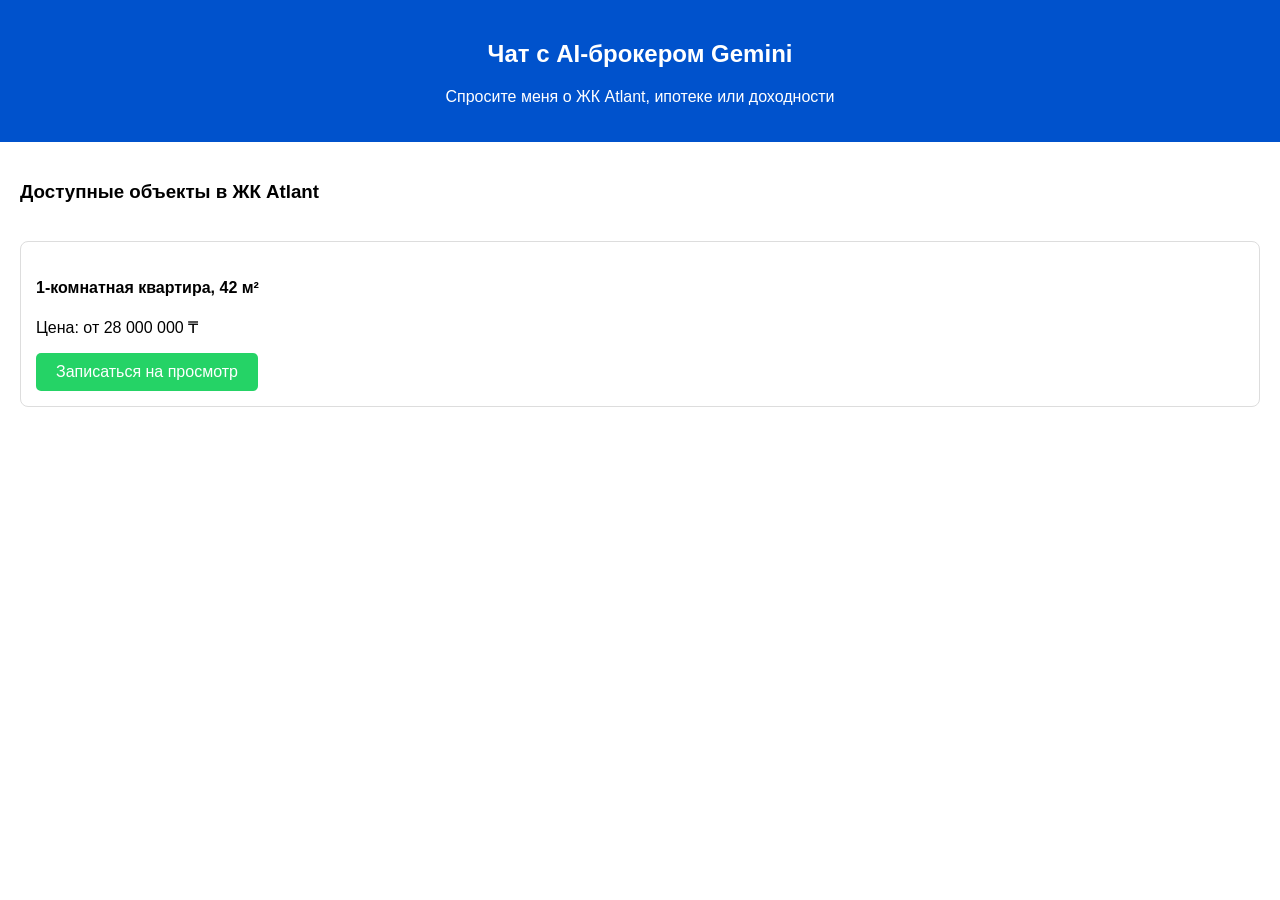
==== public/index.html @ b184c2e4 "First commit" ====
<!DOCTYPE html>
<html lang="ru">
<head>
    <meta charset="UTF-8">
    <meta name="viewport" content="width=device-width, initial-scale=1.0">
    <title>AGI Home - Atlant</title>
    <style>
        body { font-family: Arial, sans-serif; margin: 0; padding: 0; }
        .ai-chat-header { background: #0052cc; color: white; padding: 20px; text-align: center; position: sticky; top: 0; }
        .objects-list { padding: 20px; display: grid; gap: 20px; }
        .card { border: 1px solid #ddd; border-radius: 8px; padding: 15px; }
        .cta-button { background: #25D366; color: white; padding: 10px 20px; text-decoration: none; border-radius: 5px; display: inline-block; }
    </style>
</head>
<body>

<div class="ai-chat-header">
    <h2>Чат с AI-брокером Gemini</h2>
    <p>Спросите меня о ЖК Atlant, ипотеке или доходности</p>
    </div>

<div class="objects-list">
    <h3>Доступные объекты в ЖК Atlant</h3>
    <div class="card">
        <h4>1-комнатная квартира, 42 м²</h4>
        <p>Цена: от 28 000 000 ₸</p>
        <a href="https://wa.me/7XXXXXXXXXX?text=Меня%20интересует%201-комнатная%20в%20Atlant" class="cta-button">Записаться на просмотр</a>
    </div>
    </div>

</body>
</html>
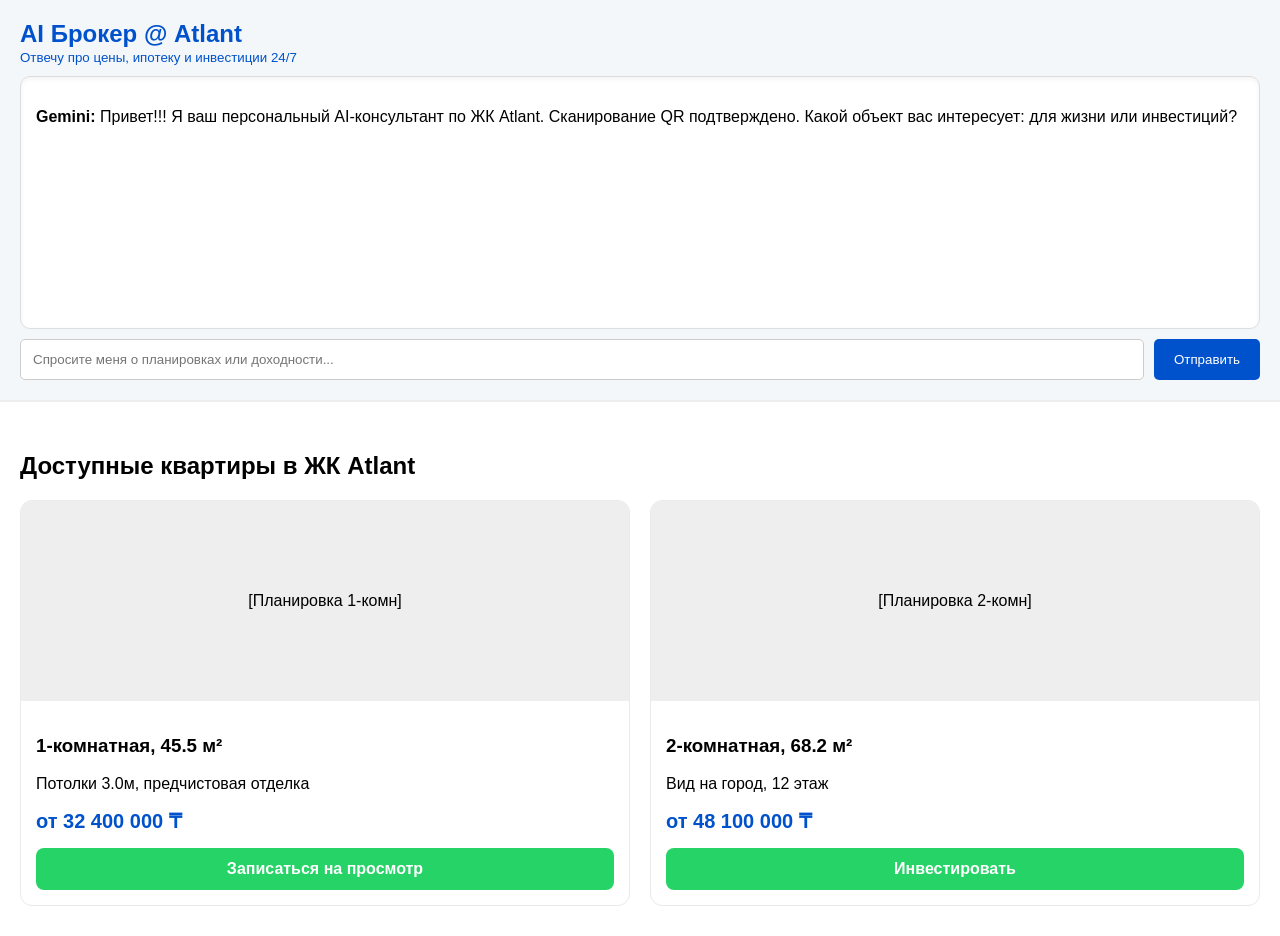
==== commit 22bcfba0: "Тест автоматики" ====
--- a/public/index.html
+++ b/public/index.html
@@ -3,29 +3,74 @@
 <head>
     <meta charset="UTF-8">
     <meta name="viewport" content="width=device-width, initial-scale=1.0">
-    <title>AGI Home - Atlant</title>
+    <title>AGI Home | ЖК Atlant - Консультация AI</title>
     <style>
-        body { font-family: Arial, sans-serif; margin: 0; padding: 0; }
-        .ai-chat-header { background: #0052cc; color: white; padding: 20px; text-align: center; position: sticky; top: 0; }
-        .objects-list { padding: 20px; display: grid; gap: 20px; }
-        .card { border: 1px solid #ddd; border-radius: 8px; padding: 15px; }
-        .cta-button { background: #25D366; color: white; padding: 10px 20px; text-decoration: none; border-radius: 5px; display: inline-block; }
+        :root { --bi-blue: #0052cc; --wa-green: #25D366; }
+        body { font-family: 'Segoe UI', Tahoma, Geneva, Verdana, sans-serif; margin: 0; display: flex; flex-direction: column; min-height: 100vh; }
+        
+        /* Секция AI Чата */
+        .ai-container { background: #f4f7f9; border-bottom: 2px solid #eee; padding: 20px; position: sticky; top: 0; z-index: 100; height: 40vh; display: flex; flex-direction: column; }
+        .chat-header { color: var(--bi-blue); margin-bottom: 10px; }
+        .chat-box { flex-grow: 1; background: white; border-radius: 10px; padding: 15px; box-shadow: inset 0 2px 5px rgba(0,0,0,0.05); overflow-y: auto; border: 1px solid #ddd; }
+        .input-area { margin-top: 10px; display: flex; gap: 10px; }
+        input { flex-grow: 1; padding: 12px; border: 1px solid #ccc; border-radius: 5px; }
+        button { background: var(--bi-blue); color: white; border: none; padding: 10px 20px; border-radius: 5px; cursor: pointer; }
+
+        /* Секция объектов */
+        .catalog-container { padding: 30px 20px; background: white; }
+        .grid { display: grid; grid-template-columns: repeat(auto-fit, minmax(300px, 1fr)); gap: 20px; }
+        .card { border: 1px solid #eaeaea; border-radius: 12px; overflow: hidden; transition: 0.3s; }
+        .card:hover { box-shadow: 0 10px 20px rgba(0,0,0,0.1); }
+        .card-content { padding: 15px; }
+        .price { font-size: 1.25rem; color: var(--bi-blue); font-weight: bold; }
+        
+        /* WhatsApp ссылка */
+        .wa-link { display: flex; align-items: center; justify-content: center; background: var(--wa-green); color: white; text-decoration: none; padding: 12px; border-radius: 8px; font-weight: bold; margin-top: 15px; }
     </style>
 </head>
 <body>
 
-<div class="ai-chat-header">
-    <h2>Чат с AI-брокером Gemini</h2>
-    <p>Спросите меня о ЖК Atlant, ипотеке или доходности</p>
+    <div class="ai-container">
+        <div class="chat-header">
+            <h2 style="margin:0;">AI Брокер @ Atlant</h2>
+            <small>Отвечу про цены, ипотеку и инвестиции 24/7</small>
+        </div>
+        <div class="chat-box" id="chatBox">
+            <p><strong>Gemini:</strong> Привет!!! Я ваш персональный AI-консультант по ЖК Atlant. Сканирование QR подтверждено. Какой объект вас интересует: для жизни или инвестиций?</p>
+        </div>
+        <div class="input-area">
+            <input type="text" placeholder="Спросите меня о планировках или доходности...">
+            <button>Отправить</button>
+        </div>
     </div>
 
-<div class="objects-list">
-    <h3>Доступные объекты в ЖК Atlant</h3>
-    <div class="card">
-        <h4>1-комнатная квартира, 42 м²</h4>
-        <p>Цена: от 28 000 000 ₸</p>
-        <a href="https://wa.me/7XXXXXXXXXX?text=Меня%20интересует%201-комнатная%20в%20Atlant" class="cta-button">Записаться на просмотр</a>
-    </div>
+    <div class="catalog-container">
+        <h2>Доступные квартиры в ЖК Atlant</h2>
+        <div class="grid">
+            <div class="card">
+                <div style="background:#eee; height:200px; display:flex; align-items:center; justify-content:center;">[Планировка 1-комн]</div>
+                <div class="card-content">
+                    <h3>1-комнатная, 45.5 м²</h3>
+                    <p>Потолки 3.0м, предчистовая отделка</p>
+                    <div class="price">от 32 400 000 ₸</div>
+                    <a href="https://wa.me/77XXXXXXXXX?text=Здравствуйте!%20Я%20на%20объекте%20Atlant.%20Заинтересовала%201-комнатная%2045.5м2.%20Нужна%20консультация." class="wa-link">
+                        Записаться на просмотр
+                    </a>
+                </div>
+            </div>
+
+            <div class="card">
+                <div style="background:#eee; height:200px; display:flex; align-items:center; justify-content:center;">[Планировка 2-комн]</div>
+                <div class="card-content">
+                    <h3>2-комнатная, 68.2 м²</h3>
+                    <p>Вид на город, 12 этаж</p>
+                    <div class="price">от 48 100 000 ₸</div>
+                    <a href="https://wa.me/77XXXXXXXXX?text=Здравствуйте!%20Я%20в%20Atlant.%20Хочу%20узнать%20про%202-комнатную%2068м2%20для%20инвестиций." class="wa-link">
+                        Инвестировать
+                    </a>
+                </div>
+            </div>
+        </div>
     </div>
 
 </body>
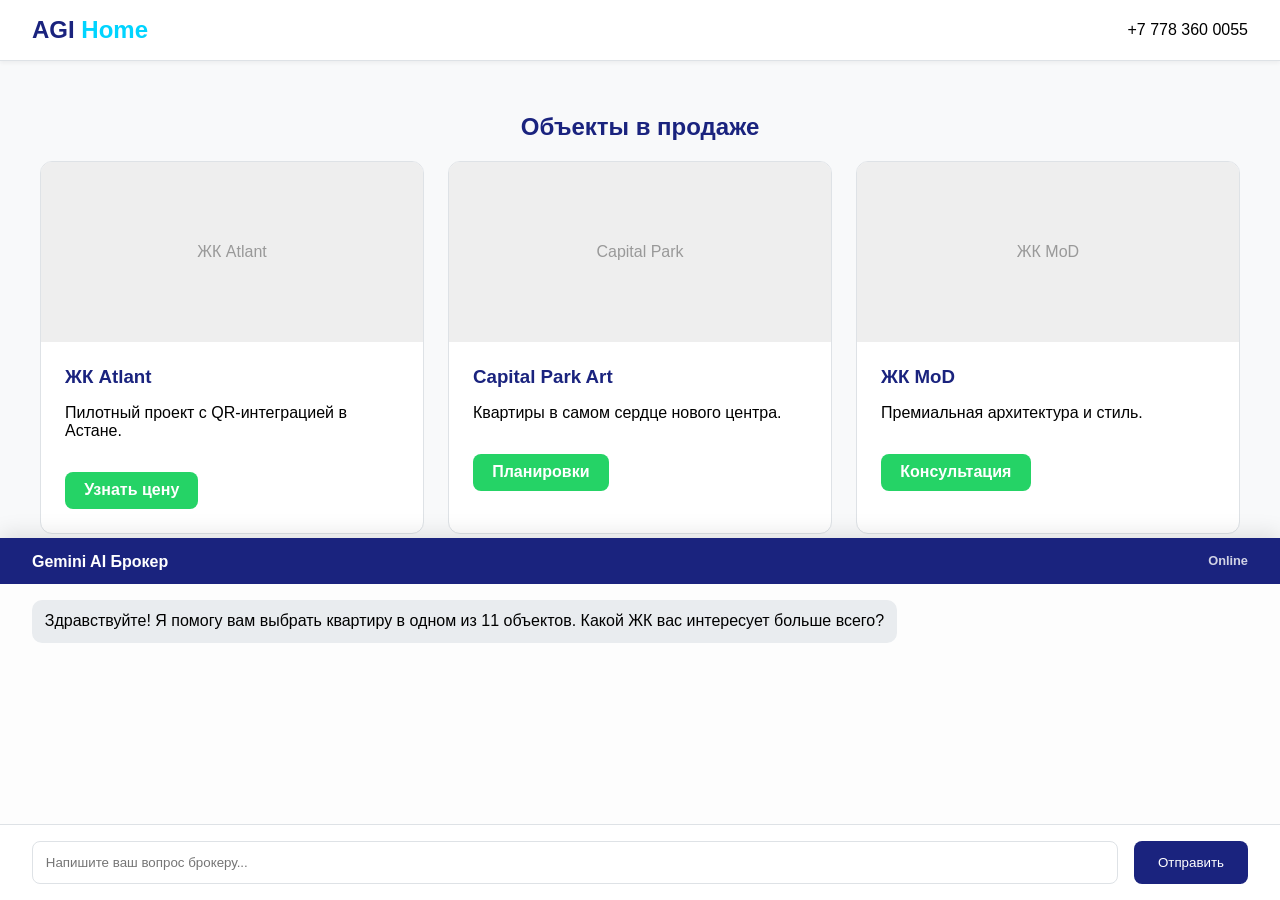
==== commit 6440ee55: "UI Update: Professional sticky chat and object grid" ====
--- a/public/index.html
+++ b/public/index.html
@@ -3,75 +3,222 @@
 <head>
     <meta charset="UTF-8">
     <meta name="viewport" content="width=device-width, initial-scale=1.0">
-    <title>AGI Home | ЖК Atlant - Консультация AI</title>
+    <title>AGI Home Asia | AI Broker</title>
     <style>
-        :root { --bi-blue: #0052cc; --wa-green: #25D366; }
-        body { font-family: 'Segoe UI', Tahoma, Geneva, Verdana, sans-serif; margin: 0; display: flex; flex-direction: column; min-height: 100vh; }
-        
-        /* Секция AI Чата */
-        .ai-container { background: #f4f7f9; border-bottom: 2px solid #eee; padding: 20px; position: sticky; top: 0; z-index: 100; height: 40vh; display: flex; flex-direction: column; }
-        .chat-header { color: var(--bi-blue); margin-bottom: 10px; }
-        .chat-box { flex-grow: 1; background: white; border-radius: 10px; padding: 15px; box-shadow: inset 0 2px 5px rgba(0,0,0,0.05); overflow-y: auto; border: 1px solid #ddd; }
-        .input-area { margin-top: 10px; display: flex; gap: 10px; }
-        input { flex-grow: 1; padding: 12px; border: 1px solid #ccc; border-radius: 5px; }
-        button { background: var(--bi-blue); color: white; border: none; padding: 10px 20px; border-radius: 5px; cursor: pointer; }
-
-        /* Секция объектов */
-        .catalog-container { padding: 30px 20px; background: white; }
-        .grid { display: grid; grid-template-columns: repeat(auto-fit, minmax(300px, 1fr)); gap: 20px; }
-        .card { border: 1px solid #eaeaea; border-radius: 12px; overflow: hidden; transition: 0.3s; }
-        .card:hover { box-shadow: 0 10px 20px rgba(0,0,0,0.1); }
-        .card-content { padding: 15px; }
-        .price { font-size: 1.25rem; color: var(--bi-blue); font-weight: bold; }
-        
-        /* WhatsApp ссылка */
-        .wa-link { display: flex; align-items: center; justify-content: center; background: var(--wa-green); color: white; text-decoration: none; padding: 12px; border-radius: 8px; font-weight: bold; margin-top: 15px; }
+        :root {
+            --bi-blue: #1a237e;
+            --wa-green: #25d366;
+            --light-gray: #f8f9fa;
+            --border: #dee2e6;
+        }
+
+        body {
+            font-family: 'Segoe UI', Roboto, sans-serif;
+            margin: 0;
+            background-color: var(--light-gray);
+            display: flex;
+            flex-direction: column;
+            height: 100vh;
+        }
+
+        /* Шапка */
+        header {
+            background: white;
+            padding: 1rem 2rem;
+            border-bottom: 1px solid var(--border);
+            display: flex;
+            justify-content: space-between;
+            align-items: center;
+            box-shadow: 0 2px 4px rgba(0,0,0,0.05);
+        }
+
+        .logo { font-size: 1.5rem; font-weight: bold; color: var(--bi-blue); }
+        .logo span { color: #00d4ff; }
+
+        /* Контентная область */
+        main {
+            flex: 1;
+            overflow-y: auto;
+            padding: 2rem;
+            padding-bottom: 45vh; /* Место под фиксированный чат */
+        }
+
+        .objects-grid {
+            display: grid;
+            grid-template-columns: repeat(auto-fit, minmax(300px, 1fr));
+            gap: 1.5rem;
+            max-width: 1200px;
+            margin: 0 auto;
+        }
+
+        .card {
+            background: white;
+            border-radius: 12px;
+            border: 1px solid var(--border);
+            overflow: hidden;
+            transition: transform 0.2s;
+        }
+
+        .card:hover { transform: translateY(-5px); }
+
+        .card-img { height: 180px; background: #eee; display: flex; align-items: center; justify-content: center; color: #999; }
+
+        .card-body { padding: 1.5rem; }
+        .card-body h3 { margin: 0 0 0.5rem 0; color: var(--bi-blue); }
+
+        .btn-wa {
+            display: inline-flex;
+            align-items: center;
+            background: var(--wa-green);
+            color: white;
+            padding: 0.6rem 1.2rem;
+            border-radius: 8px;
+            text-decoration: none;
+            font-weight: 600;
+            margin-top: 1rem;
+        }
+
+        /* Секция чата (Фиксированная снизу) */
+        .chat-section {
+            position: fixed;
+            bottom: 0;
+            left: 0;
+            right: 0;
+            height: 40vh;
+            background: white;
+            border-top: 2px solid var(--bi-blue);
+            display: flex;
+            flex-direction: column;
+            box-shadow: 0 -5px 20px rgba(0,0,0,0.1);
+        }
+
+        .chat-header {
+            background: var(--bi-blue);
+            color: white;
+            padding: 0.8rem 2rem;
+            font-weight: 600;
+            display: flex;
+            justify-content: space-between;
+        }
+
+        #chat-box {
+            flex: 1;
+            overflow-y: auto;
+            padding: 1rem 2rem;
+            background: #fdfdfd;
+        }
+
+        .msg { margin-bottom: 1rem; max-width: 80%; padding: 0.8rem; border-radius: 10px; }
+        .ai { background: #e9ecef; align-self: flex-start; }
+        .user { background: var(--bi-blue); color: white; margin-left: auto; }
+
+        .chat-input {
+            padding: 1rem 2rem;
+            display: flex;
+            gap: 1rem;
+            border-top: 1px solid var(--border);
+        }
+
+        input[type="text"] {
+            flex: 1;
+            padding: 0.8rem;
+            border: 1px solid var(--border);
+            border-radius: 8px;
+            outline: none;
+        }
+
+        button#send-btn {
+            background: var(--bi-blue);
+            color: white;
+            border: none;
+            padding: 0 1.5rem;
+            border-radius: 8px;
+            cursor: pointer;
+        }
     </style>
 </head>
 <body>
 
-    <div class="ai-container">
-        <div class="chat-header">
-            <h2 style="margin:0;">AI Брокер @ Atlant</h2>
-            <small>Отвечу про цены, ипотеку и инвестиции 24/7</small>
-        </div>
-        <div class="chat-box" id="chatBox">
-            <p><strong>Gemini:</strong> Привет!!! Я ваш персональный AI-консультант по ЖК Atlant. Сканирование QR подтверждено. Какой объект вас интересует: для жизни или инвестиций?</p>
-        </div>
-        <div class="input-area">
-            <input type="text" placeholder="Спросите меня о планировках или доходности...">
-            <button>Отправить</button>
-        </div>
-    </div>
-
-    <div class="catalog-container">
-        <h2>Доступные квартиры в ЖК Atlant</h2>
-        <div class="grid">
-            <div class="card">
-                <div style="background:#eee; height:200px; display:flex; align-items:center; justify-content:center;">[Планировка 1-комн]</div>
-                <div class="card-content">
-                    <h3>1-комнатная, 45.5 м²</h3>
-                    <p>Потолки 3.0м, предчистовая отделка</p>
-                    <div class="price">от 32 400 000 ₸</div>
-                    <a href="https://wa.me/77XXXXXXXXX?text=Здравствуйте!%20Я%20на%20объекте%20Atlant.%20Заинтересовала%201-комнатная%2045.5м2.%20Нужна%20консультация." class="wa-link">
-                        Записаться на просмотр
-                    </a>
-                </div>
-            </div>
-
-            <div class="card">
-                <div style="background:#eee; height:200px; display:flex; align-items:center; justify-content:center;">[Планировка 2-комн]</div>
-                <div class="card-content">
-                    <h3>2-комнатная, 68.2 м²</h3>
-                    <p>Вид на город, 12 этаж</p>
-                    <div class="price">от 48 100 000 ₸</div>
-                    <a href="https://wa.me/77XXXXXXXXX?text=Здравствуйте!%20Я%20в%20Atlant.%20Хочу%20узнать%20про%202-комнатную%2068м2%20для%20инвестиций." class="wa-link">
-                        Инвестировать
-                    </a>
-                </div>
+<header>
+    <div class="logo">AGI <span>Home</span></div>
+    <div>+7 778 360 0055</div>
+</header>
+
+<main>
+    <h2 style="text-align:center; color: var(--bi-blue);">Объекты в продаже</h2>
+    <div class="objects-grid">
+        <div class="card">
+            <div class="card-img">ЖК Atlant</div>
+            <div class="card-body">
+                <h3>ЖК Atlant</h3>
+                <p>Пилотный проект с QR-интеграцией в Астане.</p>
+                <a href="https://wa.me/77783600055?text=Интересует ЖК Атлант" class="btn-wa">Узнать цену</a>
             </div>
         </div>
-    </div>
+        <div class="card">
+            <div class="card-img">Capital Park</div>
+            <div class="card-body">
+                <h3>Capital Park Art</h3>
+                <p>Квартиры в самом сердце нового центра.</p>
+                <a href="https://wa.me/77783600055?text=Интересует Capital Park" class="btn-wa">Планировки</a>
+            </div>
+        </div>
+        <div class="card">
+            <div class="card-img">ЖК MoD</div>
+            <div class="card-body">
+                <h3>ЖК MoD</h3>
+                <p>Премиальная архитектура и стиль.</p>
+                <a href="https://wa.me/77783600055?text=Интересует ЖК MoD" class="btn-wa">Консультация</a>
+            </div>
+        </div>
+    </div>
+</main>
+
+<div class="chat-section">
+    <div class="chat-header">
+        <span>Gemini AI Брокер</span>
+        <span style="font-size: 0.8rem; opacity: 0.8;">Online</span>
+    </div>
+    <div id="chat-box" style="display: flex; flex-direction: column;">
+        <div class="msg ai">Здравствуйте! Я помогу вам выбрать квартиру в одном из 11 объектов. Какой ЖК вас интересует больше всего?</div>
+    </div>
+    <div class="chat-input">
+        <input type="text" id="user-input" placeholder="Напишите ваш вопрос брокеру...">
+        <button id="send-btn">Отправить</button>
+    </div>
+</div>
+
+<script>
+    const sendBtn = document.getElementById('send-btn');
+    const userInput = document.getElementById('user-input');
+    const chatBox = document.getElementById('chat-box');
+
+    function addMessage(text, type) {
+        const div = document.createElement('div');
+        div.className = `msg ${type}`;
+        div.innerText = text;
+        chatBox.appendChild(div);
+        chatBox.scrollTop = chatBox.scrollHeight;
+    }
+
+    sendBtn.onclick = () => {
+        const text = userInput.value.trim();
+        if (text) {
+            addMessage(text, 'user');
+            userInput.value = '';
+            
+            // Имитация ответа ИИ (здесь будет вызов твоего API)
+            setTimeout(() => {
+                addMessage("Отличный выбор! В этом ЖК сейчас доступны 1-комнатные и 2-комнатные квартиры. Хотите посмотреть планировки?", "ai");
+            }, 1000);
+        }
+    };
+
+    // Отправка по Enter
+    userInput.addEventListener('keypress', (e) => {
+        if (e.key === 'Enter') sendBtn.click();
+    });
+</script>
 
 </body>
 </html>
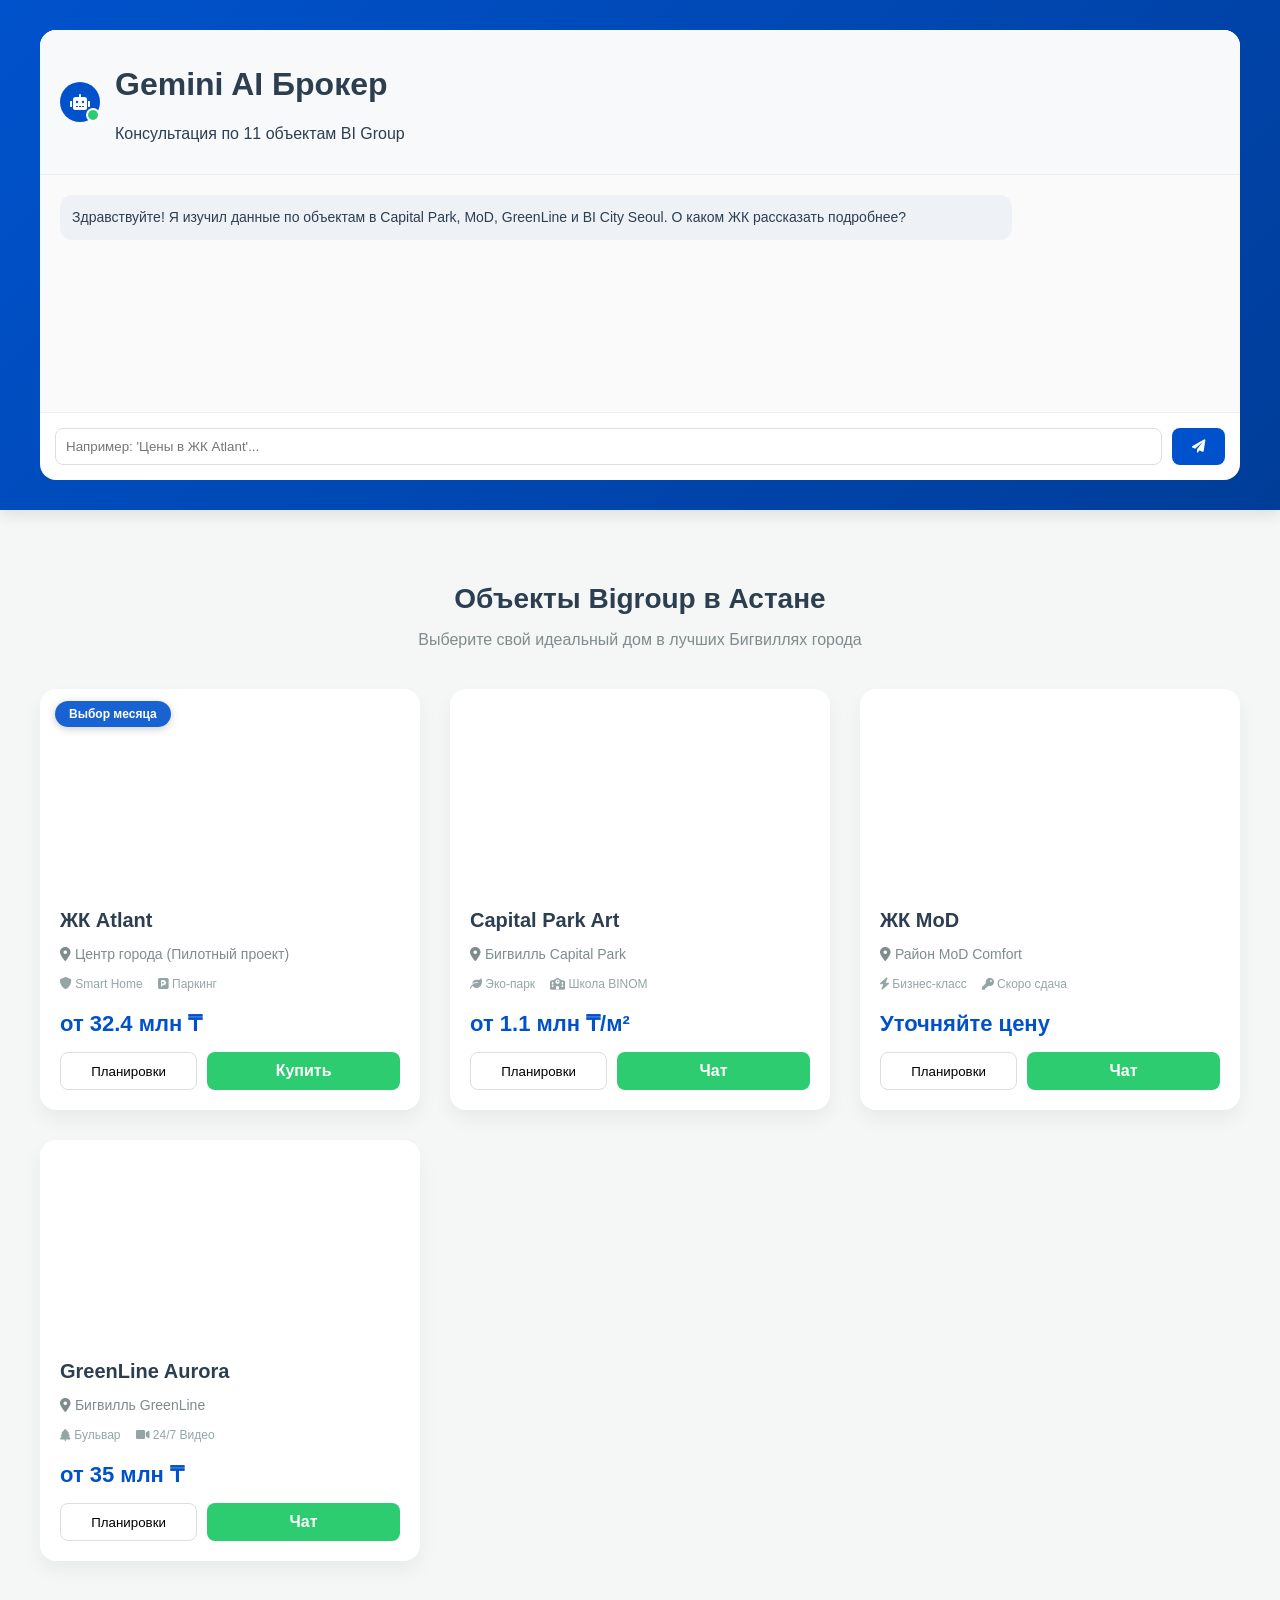
==== commit e872cc1f: "Restore original index.html and scripts" ====
--- a/public/index.html
+++ b/public/index.html
@@ -3,222 +3,131 @@
 <head>
     <meta charset="UTF-8">
     <meta name="viewport" content="width=device-width, initial-scale=1.0">
-    <title>AGI Home Asia | AI Broker</title>
-    <style>
-        :root {
-            --bi-blue: #1a237e;
-            --wa-green: #25d366;
-            --light-gray: #f8f9fa;
-            --border: #dee2e6;
-        }
-
-        body {
-            font-family: 'Segoe UI', Roboto, sans-serif;
-            margin: 0;
-            background-color: var(--light-gray);
-            display: flex;
-            flex-direction: column;
-            height: 100vh;
-        }
-
-        /* Шапка */
-        header {
-            background: white;
-            padding: 1rem 2rem;
-            border-bottom: 1px solid var(--border);
-            display: flex;
-            justify-content: space-between;
-            align-items: center;
-            box-shadow: 0 2px 4px rgba(0,0,0,0.05);
-        }
-
-        .logo { font-size: 1.5rem; font-weight: bold; color: var(--bi-blue); }
-        .logo span { color: #00d4ff; }
-
-        /* Контентная область */
-        main {
-            flex: 1;
-            overflow-y: auto;
-            padding: 2rem;
-            padding-bottom: 45vh; /* Место под фиксированный чат */
-        }
-
-        .objects-grid {
-            display: grid;
-            grid-template-columns: repeat(auto-fit, minmax(300px, 1fr));
-            gap: 1.5rem;
-            max-width: 1200px;
-            margin: 0 auto;
-        }
-
-        .card {
-            background: white;
-            border-radius: 12px;
-            border: 1px solid var(--border);
-            overflow: hidden;
-            transition: transform 0.2s;
-        }
-
-        .card:hover { transform: translateY(-5px); }
-
-        .card-img { height: 180px; background: #eee; display: flex; align-items: center; justify-content: center; color: #999; }
-
-        .card-body { padding: 1.5rem; }
-        .card-body h3 { margin: 0 0 0.5rem 0; color: var(--bi-blue); }
-
-        .btn-wa {
-            display: inline-flex;
-            align-items: center;
-            background: var(--wa-green);
-            color: white;
-            padding: 0.6rem 1.2rem;
-            border-radius: 8px;
-            text-decoration: none;
-            font-weight: 600;
-            margin-top: 1rem;
-        }
-
-        /* Секция чата (Фиксированная снизу) */
-        .chat-section {
-            position: fixed;
-            bottom: 0;
-            left: 0;
-            right: 0;
-            height: 40vh;
-            background: white;
-            border-top: 2px solid var(--bi-blue);
-            display: flex;
-            flex-direction: column;
-            box-shadow: 0 -5px 20px rgba(0,0,0,0.1);
-        }
-
-        .chat-header {
-            background: var(--bi-blue);
-            color: white;
-            padding: 0.8rem 2rem;
-            font-weight: 600;
-            display: flex;
-            justify-content: space-between;
-        }
-
-        #chat-box {
-            flex: 1;
-            overflow-y: auto;
-            padding: 1rem 2rem;
-            background: #fdfdfd;
-        }
-
-        .msg { margin-bottom: 1rem; max-width: 80%; padding: 0.8rem; border-radius: 10px; }
-        .ai { background: #e9ecef; align-self: flex-start; }
-        .user { background: var(--bi-blue); color: white; margin-left: auto; }
-
-        .chat-input {
-            padding: 1rem 2rem;
-            display: flex;
-            gap: 1rem;
-            border-top: 1px solid var(--border);
-        }
-
-        input[type="text"] {
-            flex: 1;
-            padding: 0.8rem;
-            border: 1px solid var(--border);
-            border-radius: 8px;
-            outline: none;
-        }
-
-        button#send-btn {
-            background: var(--bi-blue);
-            color: white;
-            border: none;
-            padding: 0 1.5rem;
-            border-radius: 8px;
-            cursor: pointer;
-        }
-    </style>
+    <title>AGI Home | Объекты Bigroup</title>
+    <link rel="stylesheet" href="style.css">
+    <link rel="stylesheet" href="https://cdnjs.cloudflare.com/ajax/libs/font-awesome/6.0.0/css/all.min.css">
 </head>
 <body>
 
-<header>
-    <div class="logo">AGI <span>Home</span></div>
-    <div>+7 778 360 0055</div>
-</header>
+    <header class="ai-header">
+        <div class="container">
+            <div class="chat-container">
+                <div class="chat-header">
+                    <div class="bot-avatar">
+                        <i class="fas fa-robot"></i>
+                        <span class="status-dot"></span>
+                    </div>
+                    <div class="bot-title">
+                        <h1>Gemini AI Брокер</h1>
+                        <p>Консультация по 11 объектам BI Group</p>
+                    </div>
+                </div>
+                
+                <div class="chat-window" id="chatBox">
+                    <div class="message ai">
+                        <div class="message-text">
+                            Здравствуйте! Я изучил данные по объектам в Capital Park, MoD, GreenLine и BI City Seoul. О каком ЖК рассказать подробнее?
+                        </div>
+                    </div>
+                </div>
 
-<main>
-    <h2 style="text-align:center; color: var(--bi-blue);">Объекты в продаже</h2>
-    <div class="objects-grid">
-        <div class="card">
-            <div class="card-img">ЖК Atlant</div>
-            <div class="card-body">
-                <h3>ЖК Atlant</h3>
-                <p>Пилотный проект с QR-интеграцией в Астане.</p>
-                <a href="https://wa.me/77783600055?text=Интересует ЖК Атлант" class="btn-wa">Узнать цену</a>
+                <div class="chat-input">
+                    <input type="text" id="userInput" placeholder="Например: 'Цены в ЖК Atlant'...">
+                    <button onclick="handleSend()"><i class="fas fa-paper-plane"></i></button>
+                </div>
             </div>
         </div>
-        <div class="card">
-            <div class="card-img">Capital Park</div>
-            <div class="card-body">
-                <h3>Capital Park Art</h3>
-                <p>Квартиры в самом сердце нового центра.</p>
-                <a href="https://wa.me/77783600055?text=Интересует Capital Park" class="btn-wa">Планировки</a>
+    </header>
+
+    <main class="catalog">
+        <div class="container">
+            <h2 class="section-title">Объекты Bigroup в Астане</h2>
+            <p class="section-subtitle">Выберите свой идеальный дом в лучших Бигвиллях города</p>
+
+            <div class="property-grid">
+                <div class="property-card">
+                    <div class="badge-container">
+                        <span class="badge selection">Выбор месяца</span>
+                    </div>
+                    <div class="card-image" style="background-image: url('img/atlant.jpg');"></div>
+                    <div class="card-content">
+                        <h3>ЖК Atlant</h3>
+                        <p class="location"><i class="fas fa-map-marker-alt"></i> Центр города (Пилотный проект)</p>
+                        <div class="features">
+                            <span><i class="fas fa-shield-alt"></i> Smart Home</span>
+                            <span><i class="fas fa-parking"></i> Паркинг</span>
+                        </div>
+                        <div class="card-footer">
+                            <div class="price">от 32.4 млн ₸</div>
+                            <div class="actions">
+                                <button class="btn-layout" onclick="openLayout('Atlant')">Планировки</button>
+                                <a href="https://wa.me/77783600055?text=Интересует%20ЖК%20Atlant" class="btn-buy">Купить</a>
+                            </div>
+                        </div>
+                    </div>
+                </div>
+
+                <div class="property-card">
+                    <div class="card-image" style="background-image: url('img/cp_art.jpg');"></div>
+                    <div class="card-content">
+                        <h3>Capital Park Art</h3>
+                        <p class="location"><i class="fas fa-map-marker-alt"></i> Бигвилль Capital Park</p>
+                        <div class="features">
+                            <span><i class="fas fa-leaf"></i> Эко-парк</span>
+                            <span><i class="fas fa-school"></i> Школа BINOM</span>
+                        </div>
+                        <div class="card-footer">
+                            <div class="price">от 1.1 млн ₸/м²</div>
+                            <div class="actions">
+                                <button class="btn-layout" onclick="openLayout('CP_Art')">Планировки</button>
+                                <a href="https://wa.me/77783600055?text=Интересует%20Capital%20Park" class="btn-chat">Чат</a>
+                            </div>
+                        </div>
+                    </div>
+                </div>
+
+                <div class="property-card">
+                    <div class="card-image" style="background-image: url('img/mod.jpg');"></div>
+                    <div class="card-content">
+                        <h3>ЖК MoD</h3>
+                        <p class="location"><i class="fas fa-map-marker-alt"></i> Район MoD Comfort</p>
+                        <div class="features">
+                            <span><i class="fas fa-bolt"></i> Бизнес-класс</span>
+                            <span><i class="fas fa-key"></i> Скоро сдача</span>
+                        </div>
+                        <div class="card-footer">
+                            <div class="price">Уточняйте цену</div>
+                            <div class="actions">
+                                <button class="btn-layout" onclick="openLayout('MoD')">Планировки</button>
+                                <a href="https://wa.me/77783600055?text=Интересует%20ЖК%20MoD" class="btn-chat">Чат</a>
+                            </div>
+                        </div>
+                    </div>
+                </div>
+
+                <div class="property-card">
+                    <div class="card-image" style="background-image: url('img/greenline.jpg');"></div>
+                    <div class="card-content">
+                        <h3>GreenLine Aurora</h3>
+                        <p class="location"><i class="fas fa-map-marker-alt"></i> Бигвилль GreenLine</p>
+                        <div class="features">
+                            <span><i class="fas fa-tree"></i> Бульвар</span>
+                            <span><i class="fas fa-video"></i> 24/7 Видео</span>
+                        </div>
+                        <div class="card-footer">
+                            <div class="price">от 35 млн ₸</div>
+                            <div class="actions">
+                                <button class="btn-layout" onclick="openLayout('GreenLine')">Планировки</button>
+                                <a href="https://wa.me/77783600055?text=Интересует%20GreenLine" class="btn-chat">Чат</a>
+                            </div>
+                        </div>
+                    </div>
+                </div>
+
             </div>
         </div>
-        <div class="card">
-            <div class="card-img">ЖК MoD</div>
-            <div class="card-body">
-                <h3>ЖК MoD</h3>
-                <p>Премиальная архитектура и стиль.</p>
-                <a href="https://wa.me/77783600055?text=Интересует ЖК MoD" class="btn-wa">Консультация</a>
-            </div>
-        </div>
-    </div>
-</main>
+    </main>
 
-<div class="chat-section">
-    <div class="chat-header">
-        <span>Gemini AI Брокер</span>
-        <span style="font-size: 0.8rem; opacity: 0.8;">Online</span>
-    </div>
-    <div id="chat-box" style="display: flex; flex-direction: column;">
-        <div class="msg ai">Здравствуйте! Я помогу вам выбрать квартиру в одном из 11 объектов. Какой ЖК вас интересует больше всего?</div>
-    </div>
-    <div class="chat-input">
-        <input type="text" id="user-input" placeholder="Напишите ваш вопрос брокеру...">
-        <button id="send-btn">Отправить</button>
-    </div>
-</div>
-
-<script>
-    const sendBtn = document.getElementById('send-btn');
-    const userInput = document.getElementById('user-input');
-    const chatBox = document.getElementById('chat-box');
-
-    function addMessage(text, type) {
-        const div = document.createElement('div');
-        div.className = `msg ${type}`;
-        div.innerText = text;
-        chatBox.appendChild(div);
-        chatBox.scrollTop = chatBox.scrollHeight;
-    }
-
-    sendBtn.onclick = () => {
-        const text = userInput.value.trim();
-        if (text) {
-            addMessage(text, 'user');
-            userInput.value = '';
-            
-            // Имитация ответа ИИ (здесь будет вызов твоего API)
-            setTimeout(() => {
-                addMessage("Отличный выбор! В этом ЖК сейчас доступны 1-комнатные и 2-комнатные квартиры. Хотите посмотреть планировки?", "ai");
-            }, 1000);
-        }
-    };
-
-    // Отправка по Enter
-    userInput.addEventListener('keypress', (e) => {
-        if (e.key === 'Enter') sendBtn.click();
-    });
-</script>
-
+    <script src="script.js"></script>
 </body>
 </html>
--- a/public/style.css
+++ b/public/style.css
@@ -0,0 +1,132 @@
+:root {
+    --primary-blue: #0052cc;
+    --wa-green: #2ecc71;
+    --bg-light: #f4f7f6;
+    --text-main: #2c3e50;
+    --white: #ffffff;
+}
+
+body {
+    font-family: 'Segoe UI', Roboto, sans-serif;
+    margin: 0;
+    background-color: var(--bg-light);
+    color: var(--text-main);
+}
+
+.container { max-width: 1200px; margin: 0 auto; padding: 0 20px; }
+
+/* AI HEADER & CHAT */
+.ai-header {
+    background: linear-gradient(135deg, var(--primary-blue), #003d99);
+    padding: 30px 0;
+    box-shadow: 0 4px 15px rgba(0,0,0,0.1);
+}
+
+.chat-container {
+    background: var(--white);
+    border-radius: 16px;
+    height: 450px;
+    display: flex;
+    flex-direction: column;
+    overflow: hidden;
+}
+
+.chat-header {
+    padding: 15px 20px;
+    background: #f8f9fa;
+    display: flex;
+    align-items: center;
+    border-bottom: 1px solid #eee;
+}
+
+.bot-avatar {
+    width: 40px; height: 40px;
+    background: var(--primary-blue);
+    border-radius: 50%;
+    color: white;
+    display: flex;
+    align-items: center;
+    justify-content: center;
+    position: relative;
+    margin-right: 15px;
+}
+
+.status-dot {
+    width: 10px; height: 10px;
+    background: #2ecc71;
+    border: 2px solid white;
+    border-radius: 50%;
+    position: absolute;
+    bottom: 0; right: 0;
+}
+
+.chat-window { flex: 1; padding: 20px; overflow-y: auto; background: #fafafa; }
+.message { margin-bottom: 15px; max-width: 80%; padding: 12px; border-radius: 12px; font-size: 14px; line-height: 1.5; }
+.message.ai { background: #eef2f7; align-self: flex-start; }
+.message.user { background: var(--primary-blue); color: white; margin-left: auto; }
+
+.chat-input { padding: 15px; display: flex; gap: 10px; border-top: 1px solid #eee; }
+.chat-input input { flex: 1; border: 1px solid #ddd; padding: 10px; border-radius: 8px; outline: none; }
+.chat-input button { background: var(--primary-blue); color: white; border: none; padding: 10px 20px; border-radius: 8px; cursor: pointer; }
+
+/* PROPERTY CATALOG */
+.catalog { padding: 50px 0; }
+.section-title { text-align: center; font-size: 28px; margin-bottom: 10px; }
+.section-subtitle { text-align: center; color: #7f8c8d; margin-bottom: 40px; }
+
+.property-grid {
+    display: grid;
+    grid-template-columns: repeat(auto-fit, minmax(320px, 1fr));
+    gap: 30px;
+}
+
+.property-card {
+    background: var(--white);
+    border-radius: 16px;
+    overflow: hidden;
+    position: relative;
+    box-shadow: 0 10px 20px rgba(0,0,0,0.05);
+    transition: transform 0.3s;
+}
+
+.property-card:hover { transform: translateY(-5px); }
+
+/* ИСПРАВЛЕННЫЙ БЕЙДЖ */
+.badge-container {
+    position: absolute;
+    top: 15px;
+    left: 15px;
+    z-index: 5;
+}
+
+.badge.selection {
+    background: rgba(0, 82, 204, 0.9);
+    color: white;
+    padding: 6px 14px;
+    border-radius: 20px;
+    font-size: 12px;
+    font-weight: bold;
+    box-shadow: 0 2px 8px rgba(0,0,0,0.2);
+}
+
+.card-image { height: 200px; background-size: cover; background-position: center; }
+
+.card-content { padding: 20px; }
+.card-content h3 { margin: 0 0 10px 0; font-size: 20px; }
+.location { font-size: 14px; color: #7f8c8d; margin-bottom: 15px; }
+.features { display: flex; gap: 15px; margin-bottom: 20px; font-size: 12px; color: #95a5a6; }
+
+.card-footer { display: flex; flex-direction: column; gap: 15px; }
+.price { font-size: 22px; font-weight: bold; color: var(--primary-blue); }
+
+.actions { display: flex; gap: 10px; }
+.btn-layout { flex: 1; padding: 10px; border: 1px solid #ddd; background: white; border-radius: 8px; cursor: pointer; }
+.btn-buy, .btn-chat { 
+    flex: 1.5; padding: 10px; background: var(--wa-green); color: white; 
+    text-decoration: none; text-align: center; border-radius: 8px; font-weight: bold; 
+}
+
+/* MODAL */
+.modal { display: none; position: fixed; top:0; left:0; width:100%; height:100%; background: rgba(0,0,0,0.8); z-index: 1000; }
+.modal-body { background: white; width: 90%; max-width: 600px; margin: 50px auto; border-radius: 16px; padding: 30px; position: relative; }
+.close-modal { position: absolute; top: 10px; right: 20px; font-size: 28px; cursor: pointer; }
